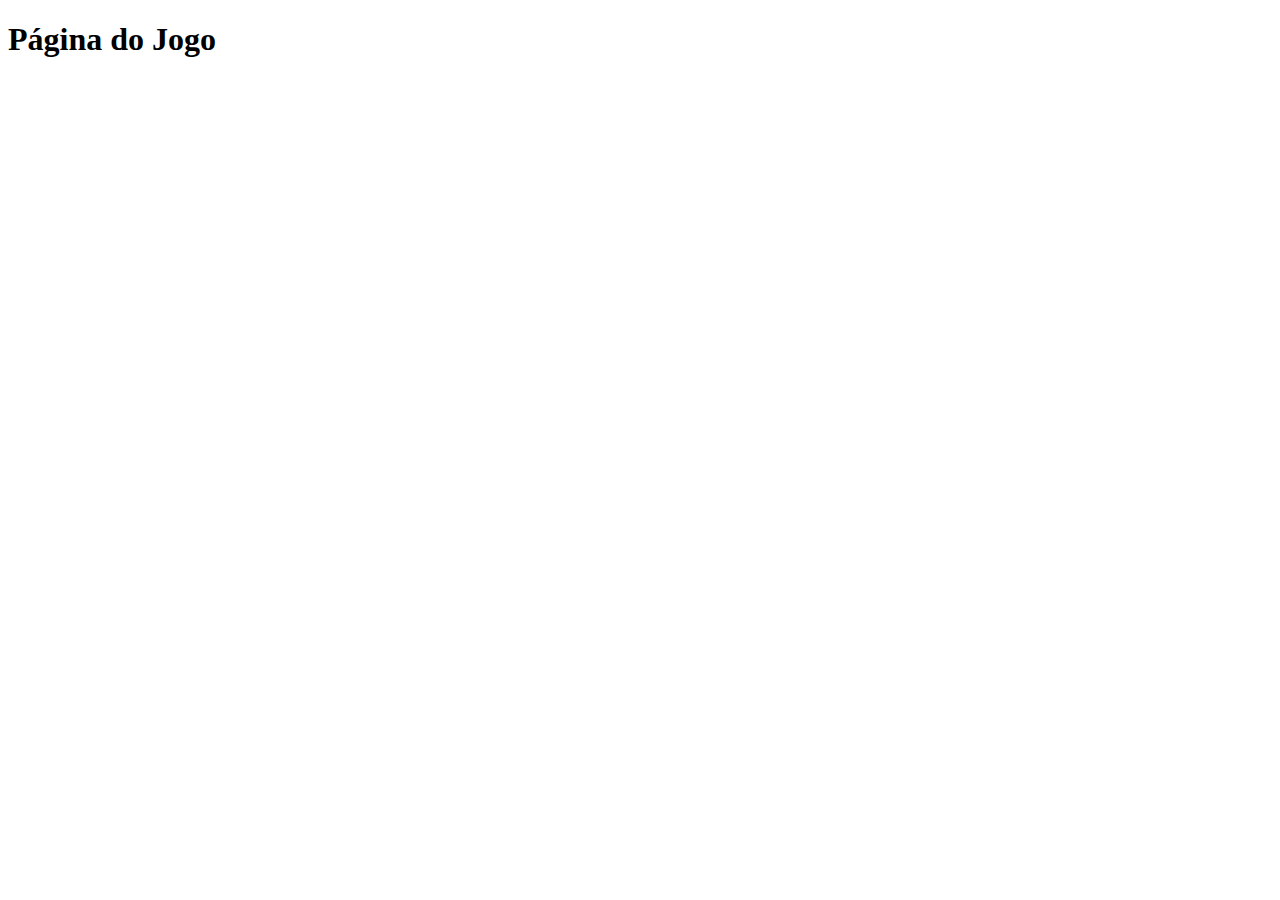
==== Criações dos Alunos/Abelardo/pages/jogo.html @ f15d7598 "pagina de login" ====
<!DOCTYPE html>
<html lang="pt-br">

<head>
  <meta charset="UTF-8">
  <meta http-equiv="X-UA-Compatible" content="IE=edge">
  <meta name="viewport" content="width=device-width, initial-scale=1.0">
  <title>Jogo da Memória</title>
</head>

<body>
  <h1>Página do Jogo</h1>
</body>

</html>
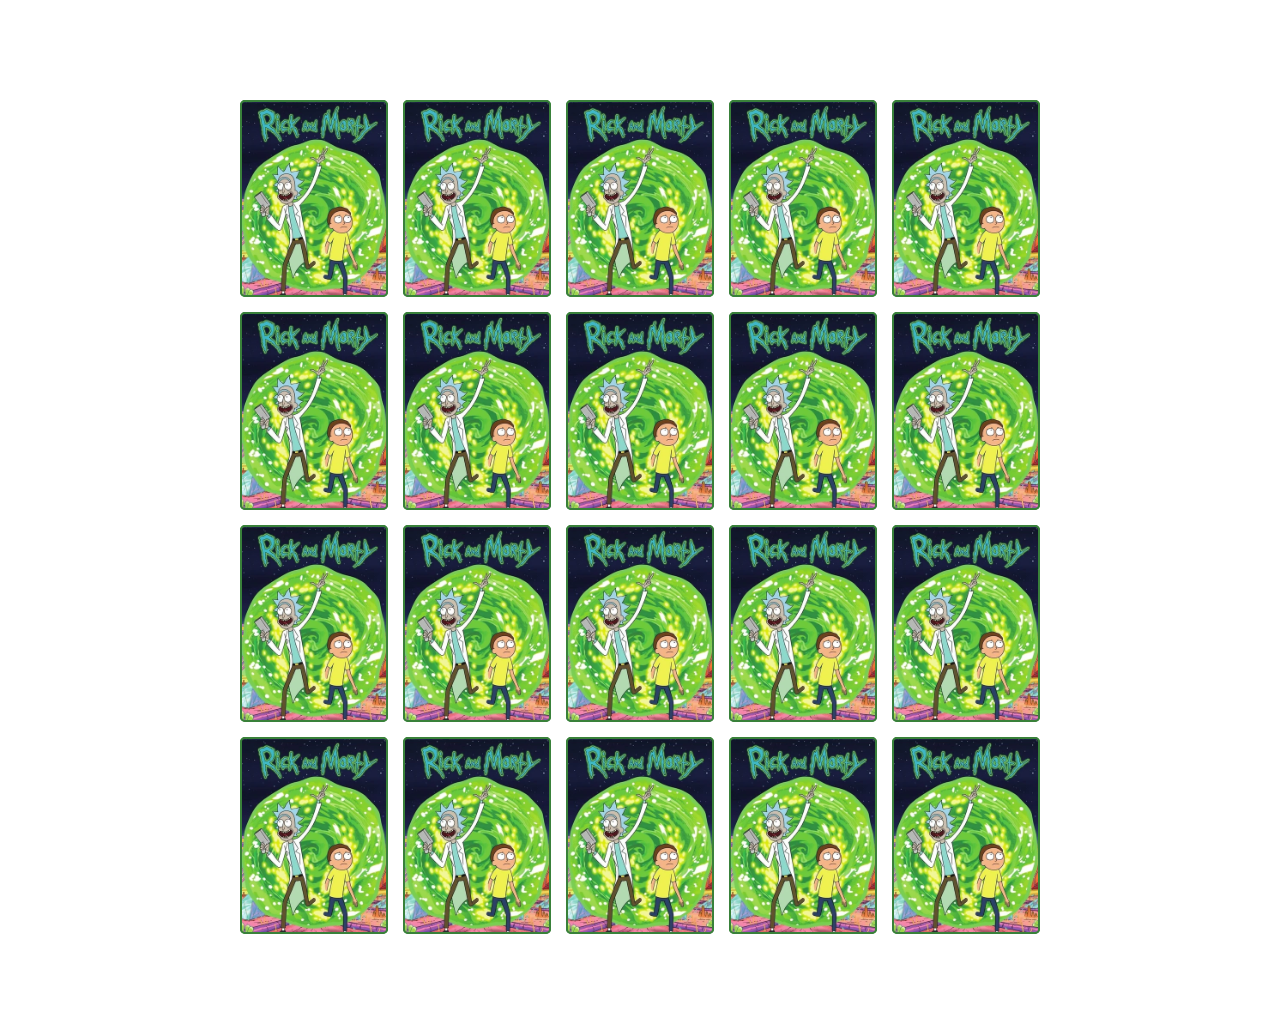
==== commit 5392f13e: "Merge pull request #26 from TarikPonciano/Abelardo" ====
--- a/Criações dos Alunos/Abelardo/pages/jogo.html
+++ b/Criações dos Alunos/Abelardo/pages/jogo.html
@@ -5,11 +5,17 @@
   <meta charset="UTF-8">
   <meta http-equiv="X-UA-Compatible" content="IE=edge">
   <meta name="viewport" content="width=device-width, initial-scale=1.0">
+  <link rel="preconnect" href="https://fonts.googleapis.com">
+  <link rel="preconnect" href="https://fonts.gstatic.com" crossorigin>
+  <link href="https://fonts.googleapis.com/css2?family=Press+Start+2P&display=swap" rel="stylesheet">
+
+  <link rel="stylesheet" href="../css/style.css">
   <title>Jogo da Memória</title>
 </head>
 
 <body>
-  <h1>Página do Jogo</h1>
+  <div data-grid class="grid"></div>
+  <script src="../js/jogo.js"></script>
 </body>
 
 </html>--- a/Criações dos Alunos/Abelardo/css/style.css
+++ b/Criações dos Alunos/Abelardo/css/style.css
@@ -0,0 +1,283 @@
+html,
+body,
+div,
+span,
+applet,
+object,
+iframe,
+h1,
+h2,
+h3,
+h4,
+h5,
+h6,
+p,
+blockquote,
+pre,
+a,
+abbr,
+acronym,
+address,
+big,
+cite,
+code,
+del,
+dfn,
+em,
+img,
+ins,
+kbd,
+q,
+s,
+samp,
+small,
+strike,
+strong,
+sub,
+sup,
+tt,
+var,
+b,
+u,
+i,
+center,
+dl,
+dt,
+dd,
+ol,
+ul,
+li,
+fieldset,
+form,
+label,
+legend,
+table,
+caption,
+tbody,
+tfoot,
+thead,
+tr,
+th,
+td,
+article,
+aside,
+canvas,
+details,
+embed,
+figure,
+figcaption,
+footer,
+header,
+hgroup,
+menu,
+nav,
+output,
+ruby,
+section,
+summary,
+time,
+mark,
+audio,
+video {
+  margin: 0;
+  padding: 0;
+  border: 0;
+  font-size: 100%;
+  font: inherit;
+  vertical-align: baseline;
+}
+
+article,
+aside,
+details,
+figcaption,
+figure,
+footer,
+header,
+hgroup,
+menu,
+nav,
+section {
+  display: block;
+}
+
+body {
+  line-height: 1;
+}
+
+ol,
+ul {
+  list-style: none;
+}
+
+blockquote,
+q {
+  quotes: none;
+}
+
+blockquote:before,
+blockquote:after,
+q:before,
+q:after {
+  content: "";
+  content: none;
+}
+
+table {
+  border-collapse: collapse;
+  border-spacing: 0;
+}
+
+a {
+  color: inherit;
+  text-decoration: none;
+}
+
+img {
+  width: inherit;
+}
+
+button {
+  font-family: inherit;
+  font-size: inherit;
+  color: inherit;
+  font-weight: inherit;
+  padding: 0;
+  border: none;
+  background-color: unset;
+}
+
+input {
+  border: none;
+  color: inherit;
+  font-size: inherit;
+  font-weight: inherit;
+  font-family: inherit;
+}
+
+textarea {
+  border: none;
+  color: inherit;
+  font-size: inherit;
+  font-weight: inherit;
+  font-family: inherit;
+}
+
+select {
+  border: none;
+  color: inherit;
+  font-size: inherit;
+  font-weight: inherit;
+  font-family: inherit;
+}
+
+* {
+  box-sizing: border-box;
+}
+
+body {
+  font-family: "Press Start 2P", cursive;
+}
+
+.login-form {
+  display: flex;
+  flex-direction: column;
+  justify-content: center;
+  align-items: center;
+  height: 100vh;
+}
+
+.login-header {
+  display: flex;
+  flex-direction: column;
+  justify-content: center;
+  align-items: center;
+  margin-bottom: 20px;
+}
+
+.login-header img {
+  width: 100px;
+}
+
+.login-header h1 {
+  color: #333;
+  font-family: "Press Start 2P", cursive;
+  font-size: 1.5rem;
+}
+
+.login-input {
+  border: 2px solid #333;
+  border-radius: 8px;
+  color: #333;
+  font-family: "Press Start 2P", cursive;
+  font-size: 1rem;
+  margin-bottom: 15px;
+  width: 100%;
+  max-width: 400px;
+  outline: none;
+  padding: 15px;
+}
+
+.login-button {
+  background-color: #ee665c;
+  border-radius: 8px;
+  color: white;
+  padding: 15px;
+  cursor: pointer;
+  font-family: "Press Start 2P", cursive;
+  font-size: 1rem;
+  width: 100%;
+  max-width: 400px;
+}
+
+.login-button:disabled {
+  background-color: #eee;
+  color: #aaa;
+  cursor: auto;
+}
+
+.grid {
+  display: grid;
+  grid-template-columns: repeat(5, 1fr);
+  margin: 100px auto;
+  gap: 15px;
+  width: 100%;
+  max-width: 800px;
+}
+
+.card {
+  aspect-ratio: 3/4;
+  width: 100%;
+  position: relative;
+  transition: all 400ms;
+  transform-style: preserve-3d;
+}
+
+.face {
+  width: 100%;
+  height: 100%;
+  position: absolute;
+  background-position: center;
+  background-size: cover;
+  border: 2px solid #39813a;
+  border-radius: 5px;
+  transition: all 400ms ease;
+}
+
+.front {
+  transform: rotateY(180deg);
+}
+
+.back {
+  background-image: url(../images/back.png);
+  backface-visibility: hidden;
+}
+
+.revelarCard {
+  transform: rotateY(180deg);
+}
+
+.desabilitarCard {
+  fill: saturate(0);
+  opacity: 0.5;
+}
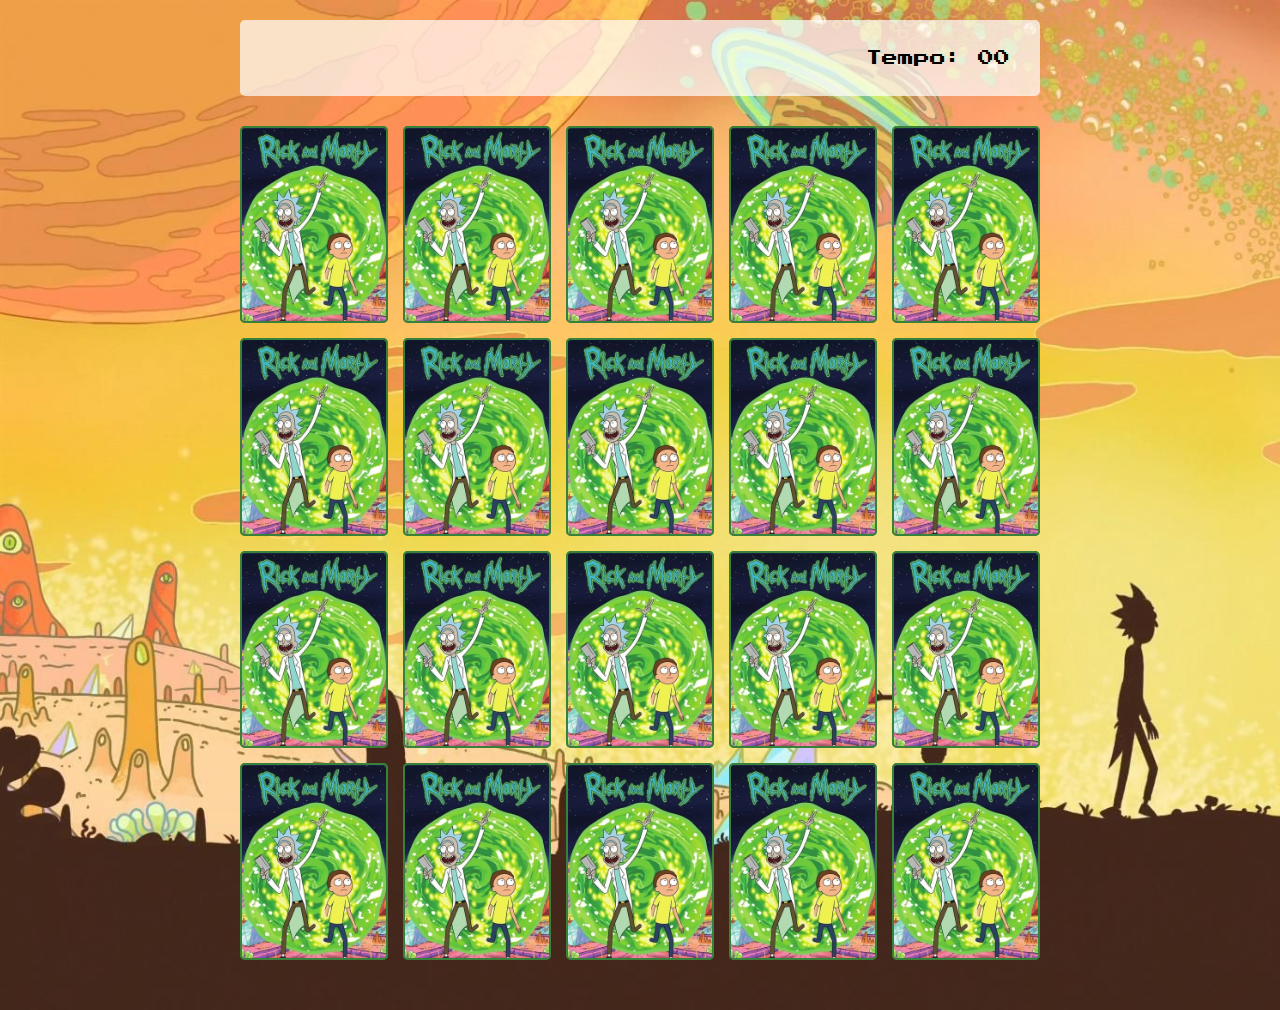
==== commit afe55a08: "Merge branch 'TarikPonciano:main' into main" ====
--- a/Criações dos Alunos/Abelardo/pages/jogo.html
+++ b/Criações dos Alunos/Abelardo/pages/jogo.html
@@ -14,8 +14,15 @@
 </head>
 
 <body>
-  <div data-grid class="grid"></div>
+  <main>
+    <header class="header">
+      <span data-jogador></span>
+      <span>Tempo: <span data-tempo>00</span></span>
+    </header>
+    <div data-grid class="grid"></div>
+  </main>
+
   <script src="../js/jogo.js"></script>
 </body>
 
-</html>+</html>
--- a/Criações dos Alunos/Abelardo/css/style.css
+++ b/Criações dos Alunos/Abelardo/css/style.css
@@ -236,10 +236,34 @@
   cursor: auto;
 }
 
+main {
+  display: flex;
+  flex-direction: column;
+  justify-content: center;
+  align-items: center;
+  width: 100%;
+  min-height: 100vh;
+  padding: 20px 20px 50px;
+  background-image: url(../images/bg.jpg);
+  background-size: cover;
+}
+
+.header {
+  display: flex;
+  justify-content: space-between;
+  align-items: center;
+  width: 100%;
+  max-width: 800px;
+  padding: 30px;
+  margin-bottom: 30px;
+  background-color: rgba(255, 255, 255, 0.7);
+  border-radius: 5px;
+}
+
 .grid {
   display: grid;
   grid-template-columns: repeat(5, 1fr);
-  margin: 100px auto;
+  margin: 0 auto;
   gap: 15px;
   width: 100%;
   max-width: 800px;
@@ -249,7 +273,7 @@
   aspect-ratio: 3/4;
   width: 100%;
   position: relative;
-  transition: all 400ms;
+  transition: all 400ms ease;
   transform-style: preserve-3d;
 }
 
@@ -278,6 +302,5 @@
 }
 
 .desabilitarCard {
-  fill: saturate(0);
-  opacity: 0.5;
-}
+  filter: grayscale(0.9);
+}
